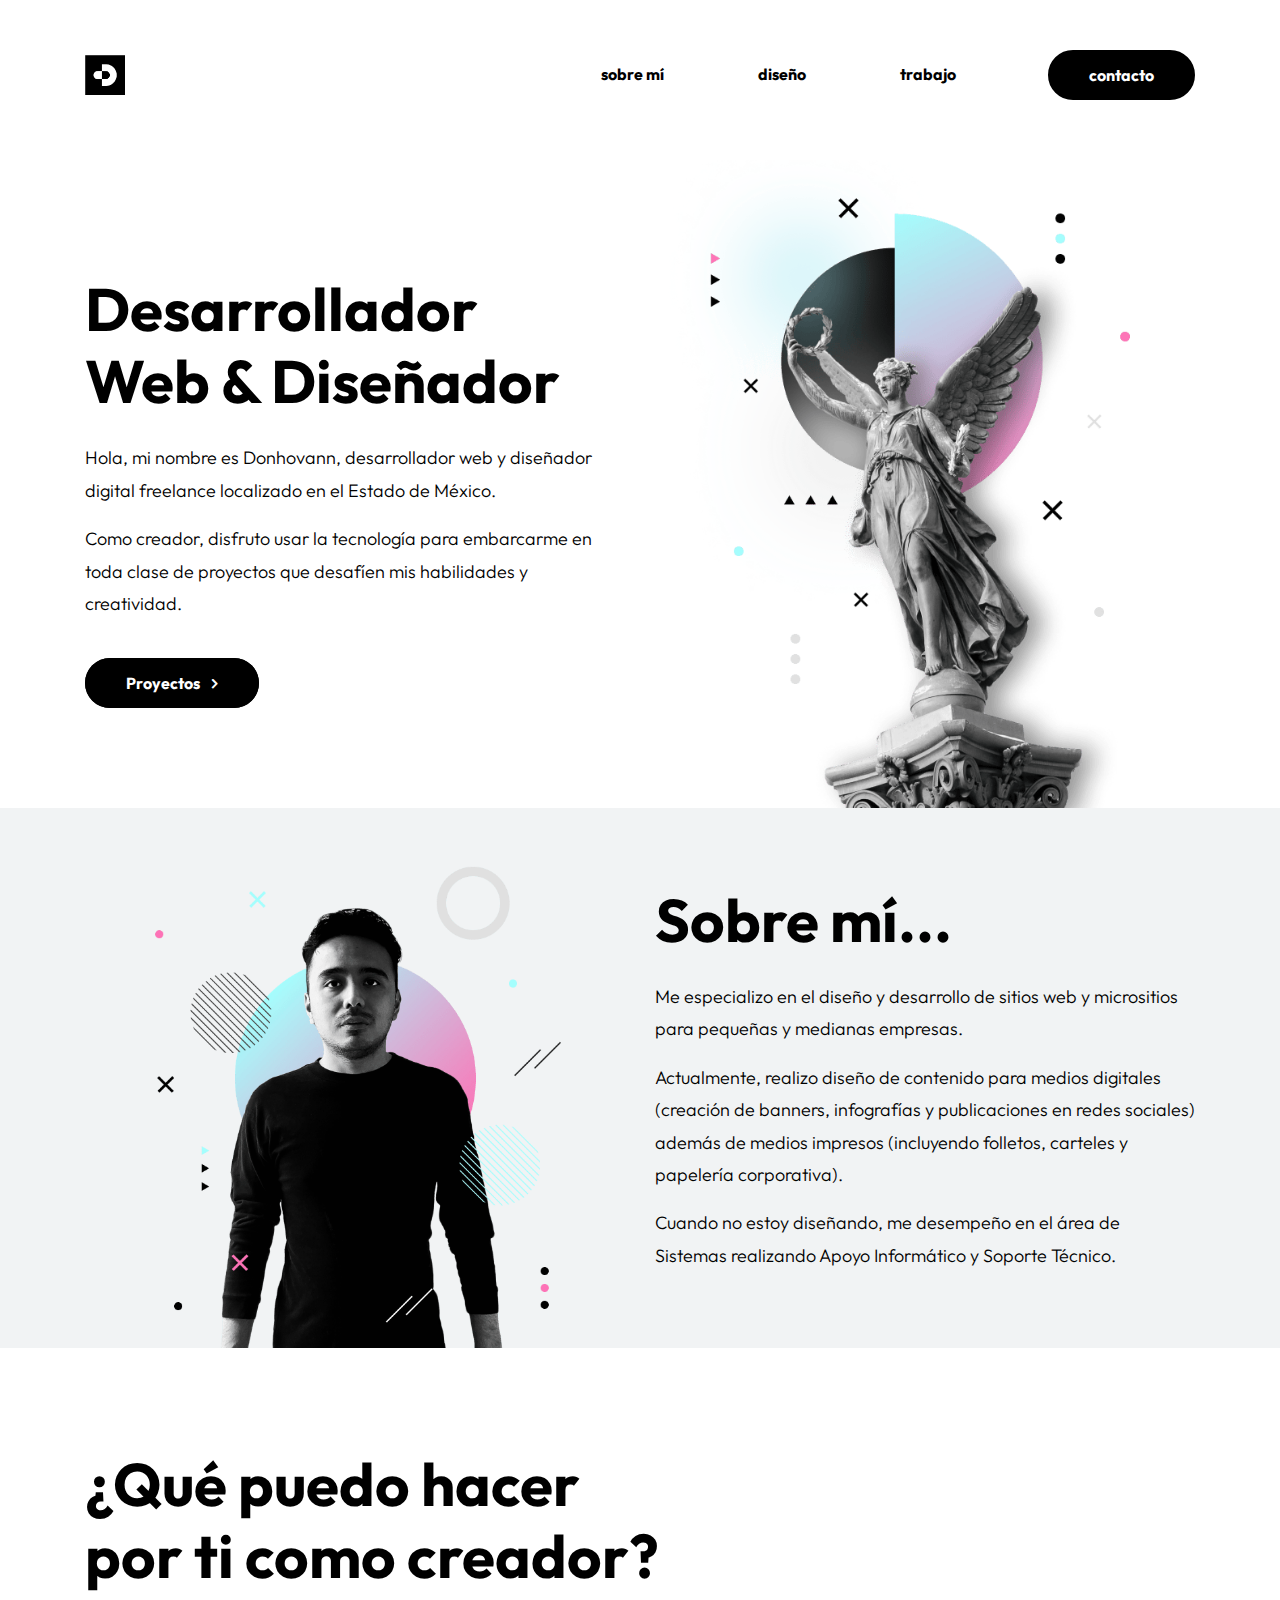
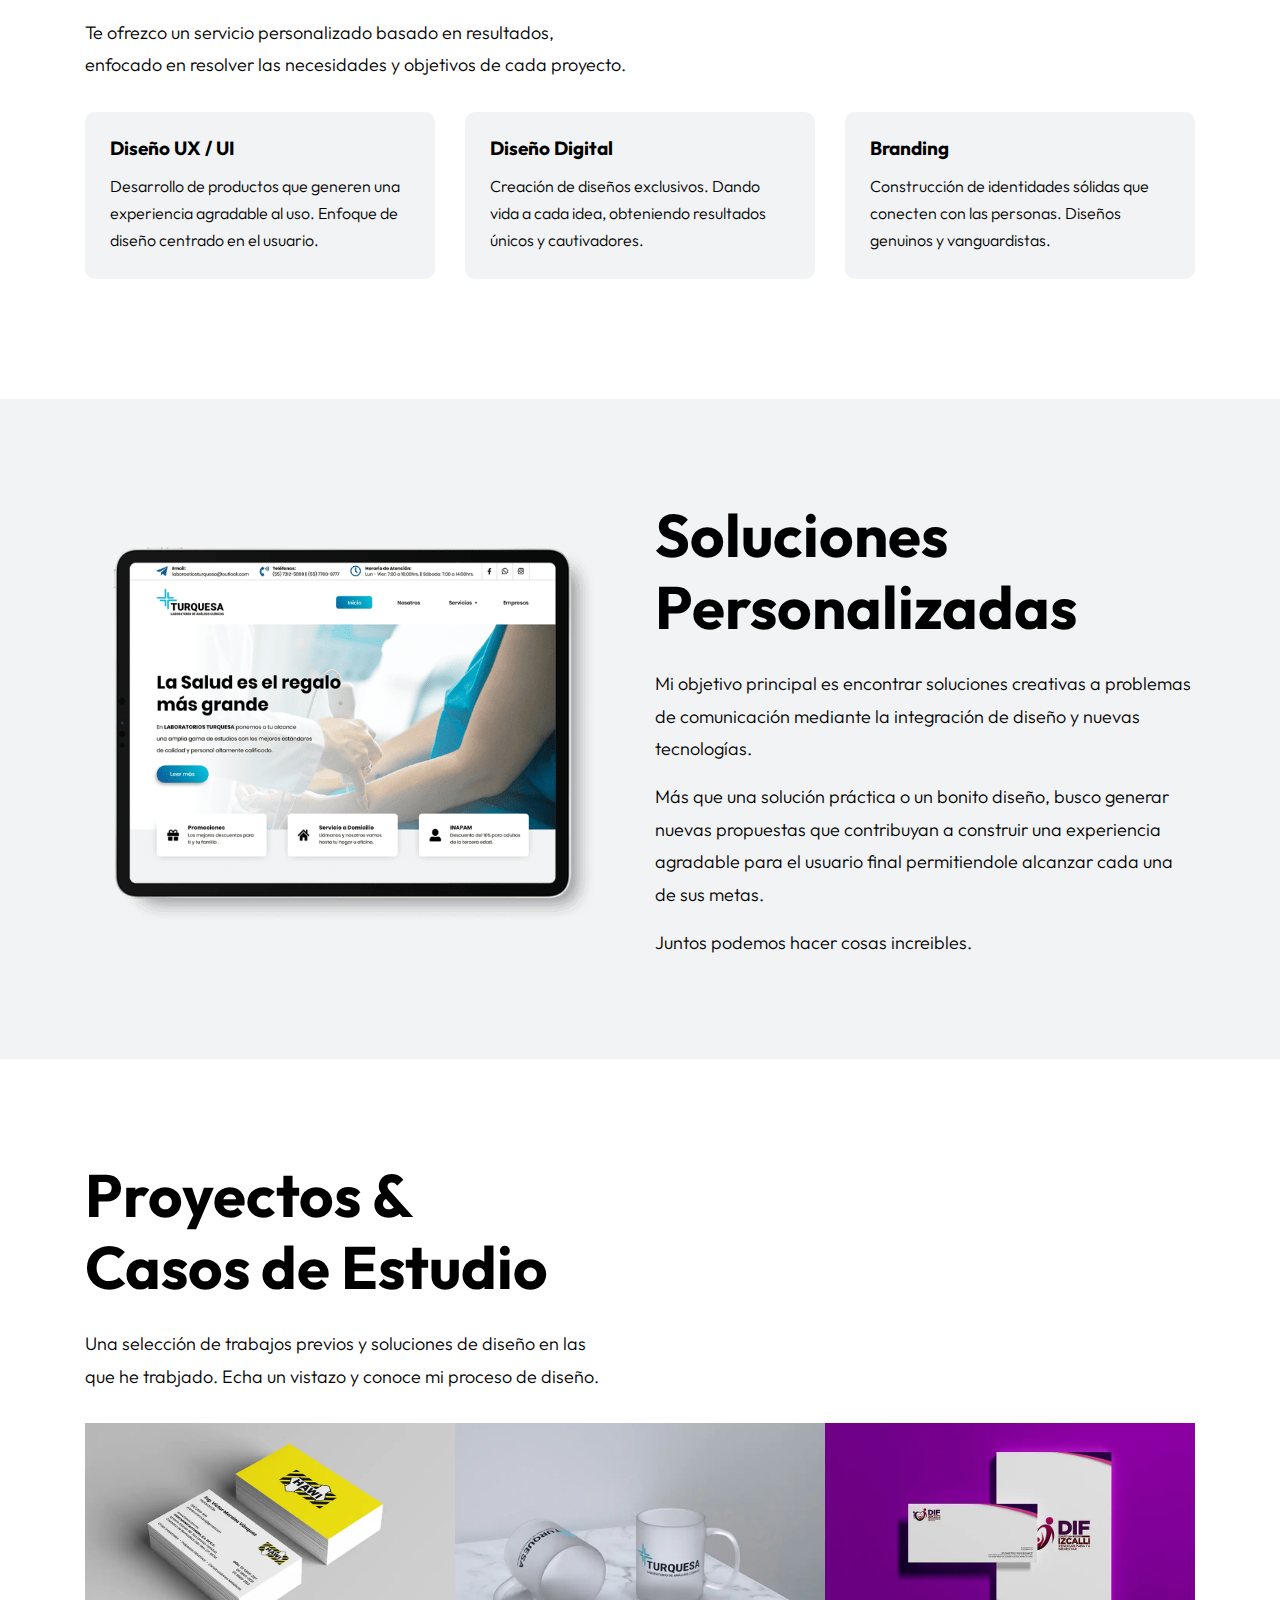
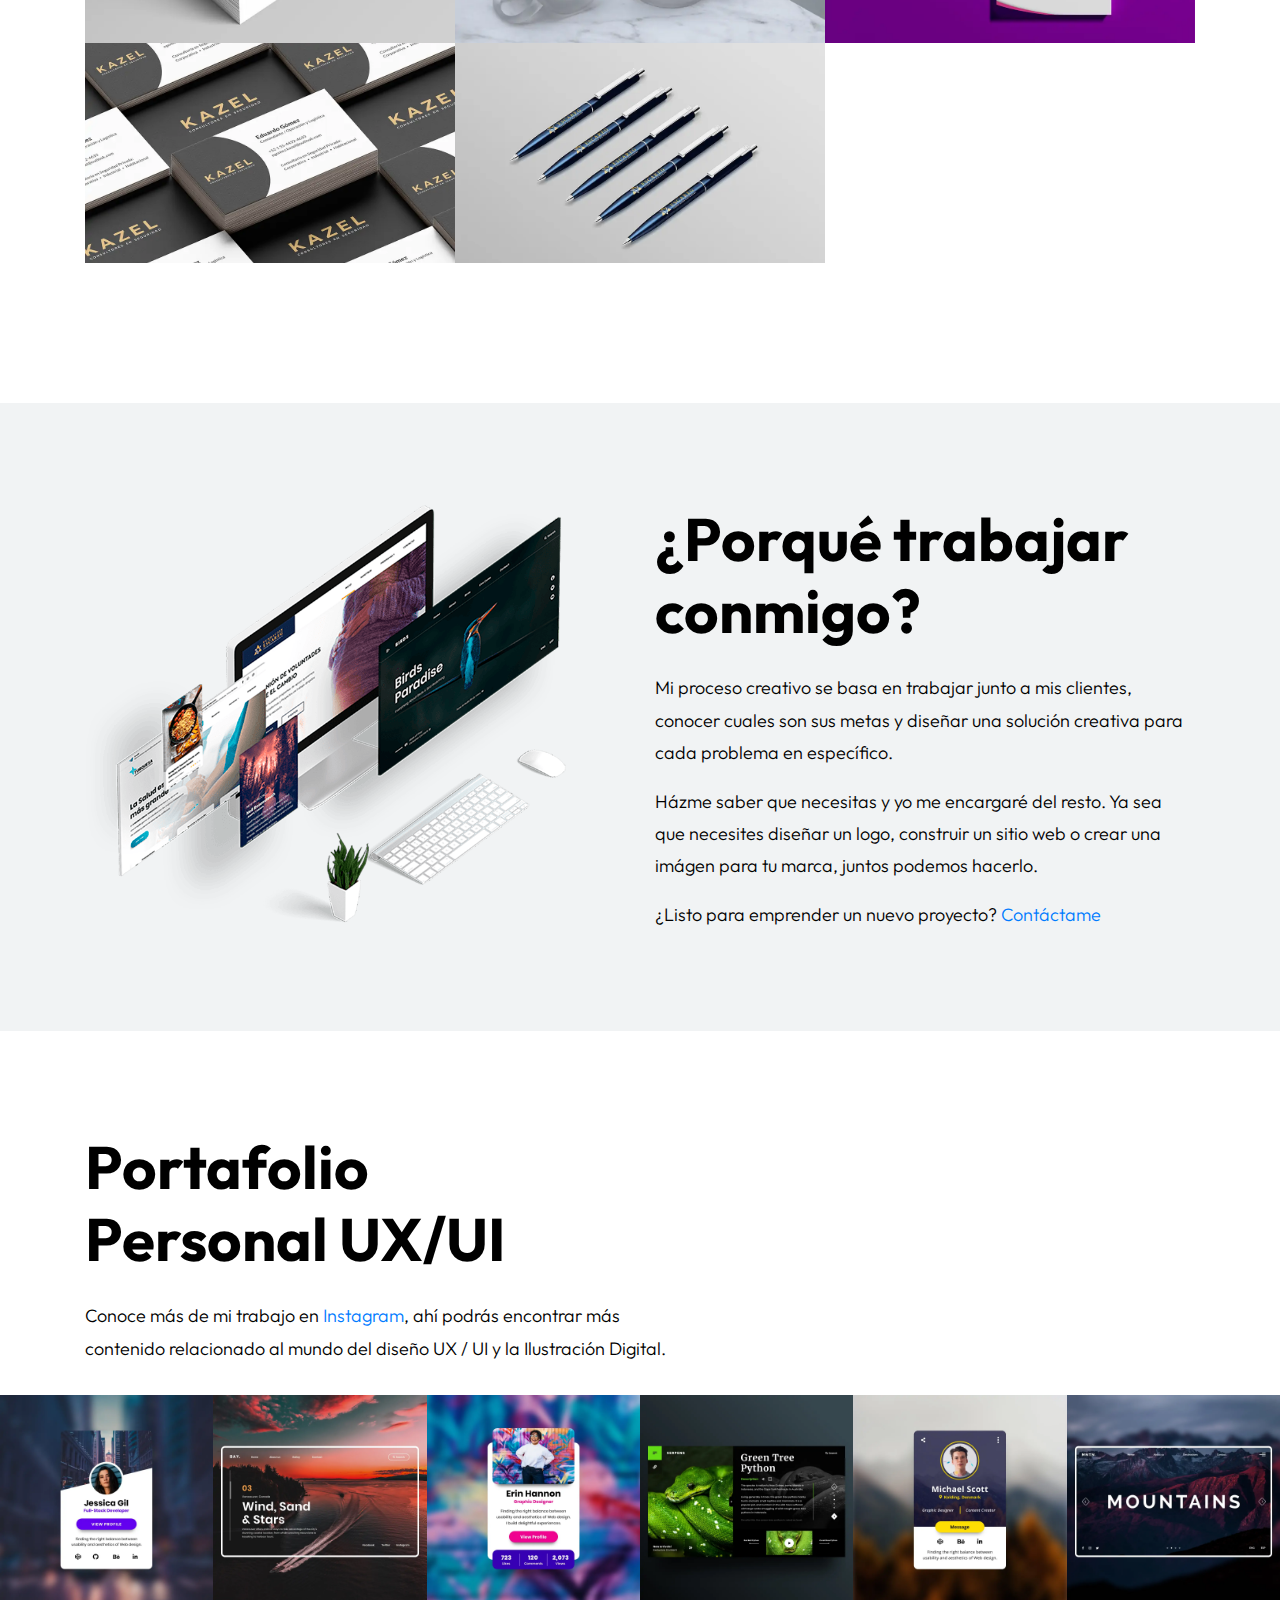
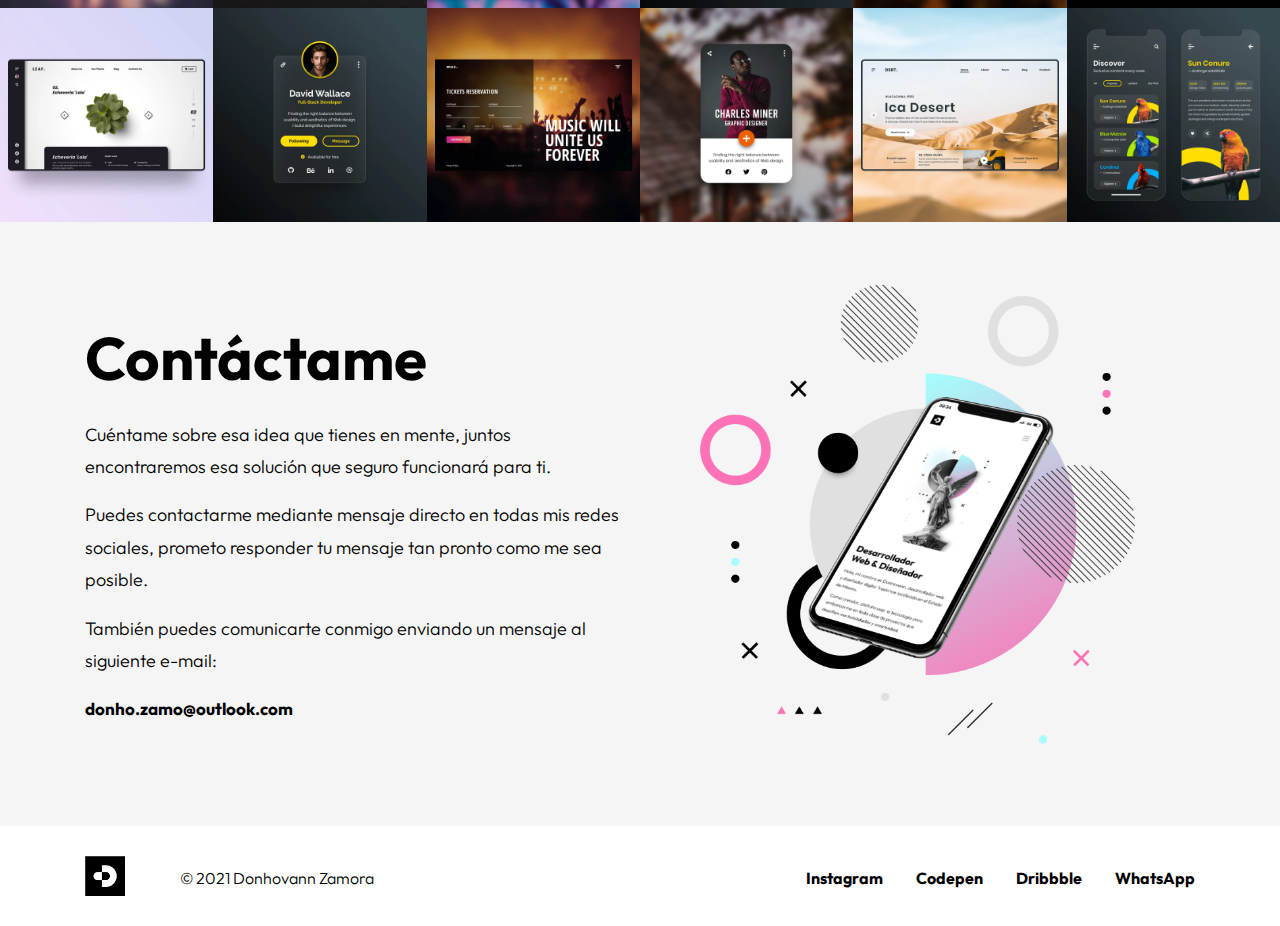
==== index.html @ dbd27ae6 "Add files via upload" ====
<!DOCTYPE html>
<html lang="es">
<head>
  <meta charset="UTF-8">
  <meta http-equiv="X-UA-Compatible" content="IE=edge">
  <meta name="keywords" content="Desarrollo Web, Diseño Digital, Diseño Gráfico, Freelance, Web Design, México"/>
  <meta name="description" content="Donhovann Zamora, desarrollador web y diseñador digital freelance localizado en el Estado de México."/>
  <meta name="viewport" content="width=device-width, initial-scale=1.0, maximum-scale=1.0">
  <meta name="Donhovann Zamora" content="WebDesign">
  <title>Donhovann - Desarrollador Web & Diseñador</title>
  <!--Shortcut Icon-->
  <link rel="shortcut icon" href="img/favicon.png" type="image/x-icon">
  <!--Modernizr JS -->
  <script src="js/modernizr-custom.js"></script>
  <!--Bootstrap CSS-->
  <link rel="stylesheet" type="text/css" href="css/bootstrap.min.css" media="all">
  <!--General Style CSS-->
  <link rel="stylesheet" type="text/css" href="css/style.css" media="all">
  <!--Fonts CSS-->
  <link rel="stylesheet" type="text/css" href="css/font-awesome.min.css" media="all">
</head>
<body>
 
  <!-- Navbar -->
  <nav class="navbar navbar-expand-lg navbar-light bg-light" id="nav">
    <div class="container">
      <a class="navbar-brand logo_h" href="index.html"><img src="img/logo.png" alt="logo" height="40" width="40"/></a>
      <button class="navbar-toggler collapsed" type="button" data-toggle="collapse" data-target="#navbarNav" aria-controls="navbarNav" aria-expanded="false" aria-label="Toggle navigation">
        <span class="navbar-toggler-icon"></span>
        <span class="my-1 mx-2 close"> <i class="fa fa-close"></i></span>
      </button>
      <div class="collapse navbar-collapse text-right" id="navbarNav">
        <ul class="navbar-nav">
          <li class="nav-item" id="empty"><a class="nav-link" href="#aboutme_wrap">sobre mí</a></li>
          <li class="nav-item" id="empty"><a class="nav-link" href="#services_wrap">diseño</a></li>
          <li class="nav-item" id="empty"><a class="nav-link" href="#work_wrap">trabajo</a></li>
          <li class="nav-item nav-ghost"><a class="nav-link" href="#contact_wrap">contacto</a></li>
        </ul>
      </div>
    </div>
  </nav>

  <!-- Hero Banner -->
  <div id="hero-banner">
    <div class="container">
      <div class="row">
        <div class="order-12 col-md-12 order-lg-1 col-lg-6 block-text">
          <div>
            <h1>Desarrollador</br>Web & Diseñador</h1>
            <p>Hola, mi nombre es Donhovann, desarrollador web y diseñador digital freelance localizado en el Estado de México.</p>
            <p>Como creador, disfruto usar la tecnología para embarcarme en toda clase de proyectos que desafíen mis habilidades y creatividad.</p>
            <a id="button-ghost" href="#projects_wrap">Proyectos &nbsp;<i class="fa fa-angle-right"></i></a>
          </div>
        </div>  
        <div class="order-1 col-md-12 order-lg-12 col-lg-6 block-image">
          <img src="img/square.png" alt="" />
        </div>
      </div>
    </div>
  </div>

  <!-- About me -->
  <div id="aboutme_wrap" class="info_text_wrap">
    <div class="container">
      <div class="row">
        <div class="col-lg-6 d-none d-sm-block block-image">
          <img src="img/about.png" alt="" />
        </div>
        <div class="col-lg-6" id="block-text">
          <div>
            <h2>Sobre mí...</h2>
            <p>Me especializo en el diseño y desarrollo de sitios web y micrositios para pequeñas y medianas empresas.</p>
            <p>Actualmente, realizo diseño de contenido para medios digitales (creación de banners, infografías y publicaciones
             en redes sociales) además de medios impresos (incluyendo folletos, carteles y papelería corporativa). </p>
            <p>Cuando no estoy diseñando, me desempeño en el área de Sistemas realizando Apoyo Informático y Soporte Técnico.</p>
          </div>
        </div>
      </div>
    </div>
  </div>

  <!-- Services -->
  <div id="services_wrap">
    <div class="container">
      <div class="main_title">
        <h2>¿Qué puedo hacer</br>por ti como creador?</h2>
        <p>Te ofrezco un servicio personalizado basado en resultados,</br>
          enfocado en resolver las necesidades y objetivos de cada proyecto.</p>
      </div>
      <div class="row">
        <div class="col-md-6 col-lg-4 card-container"> 
          <div class="card-services services01"> 
            <div class="text-wrap">
              <h5>Diseño UX / UI</h5>
              <p>Desarrollo de productos que generen una experiencia agradable al uso. Enfoque de diseño centrado en el usuario.</p>
            </div>  
            <div class="hover-text">
              <h5>Diseño UX / UI</h5>
              <p>Diseño Web • Wireframes • Prototipado • Patrones UI • Interfaz de Usuario • Diseño Conceptual</p>    
            </div>
          </div>
        </div>
        <div class="col-md-6 col-lg-4 card-container"> 
          <div class="card-services services02"> 
            <div class="text-wrap">
              <h5>Diseño Digital</h5>
              <p>Creación de diseños exclusivos. Dando vida a cada idea, obteniendo resultados únicos y cautivadores.</p>
            </div>  
            <div class="hover-text">
              <h5>Diseño Digital</h5>
              <p>Banners • Infografías • Ilustración y Piezas Gráficas • Diseño de contenido para Redes Sociales • Edición </p>    
            </div>
          </div>
        </div>
        <div class="col-md-6 col-lg-4 card-container"> 
          <div class="card-services services03"> 
            <div class="text-wrap">
              <h5>Branding</h5>
              <p>Construcción de identidades sólidas que conecten con las personas. Diseños genuinos y vanguardistas.</p>
            </div>  
            <div class="hover-text">
              <h5>Branding</h5>
              <p>Diseño de Logo • Identidad de Marca • Papelería Corporativa • Sistemas de Diseño • Briefing</p>    
            </div>
          </div>
        </div>
      </div>
    </div>
  </div>

  <!-- Work -->
  <div class="info_text_wrap" id="work_wrap">
    <div class="container">
      <div class="row">
        <div class="col-lg-6  d-none d-sm-block block-image">
          <img src="img/work.png" alt="" />
        </div>
        <div class="col-lg-6" id="block-text">
          <div>
            <h2>Soluciones Personalizadas</h2>
            <p>Mi objetivo principal es encontrar soluciones creativas a problemas de comunicación
                mediante la integración de diseño y nuevas tecnologías.</p>    
            <p>Más que una solución práctica o un bonito diseño, busco generar nuevas propuestas que contribuyan a construir una experiencia
               agradable para el usuario final permitiendole alcanzar cada una de sus metas. </p>
            <p>Juntos podemos hacer cosas increibles.</p>
          </div>
        </div>
      </div>
    </div>
  </div>

  <!-- Portafolio -->
  <section id="projects_wrap">
   	<div class="container">
   	  <div class="main_title">
        <h2>Proyectos &</br>Casos de Estudio</h2>
        <p>Una selección de trabajos previos y soluciones de diseño en las</br>
          que he trabjado. Echa un vistazo y conoce mi proceso de diseño.</p>
      </div>
      <div class="row ccc">
        <div class="col-xs-12 col-sm-6 col-md-4 col-no-margin">
          <div class="card-project hawi">
            <a href="hawi-proyecto.html" class="btn-link" target="">
              <div class="container-text">
                <h4>HAWI Manufacturera<br><span>- Identidad -</span></h4>
              </div>
            </a>
          </div>
        </div>
        <div class="col-xs-12 col-sm-6 col-md-4 col-no-margin">
          <div class="card-project turquesa">
            <a href="turquesa-proyecto.html" class="btn-link" target="">
              <div class="container-text">
                <h4>Laboratorios TURQUESA<br><span>- Identidad -</span></h4>
              </div>
            </a>
          </div>
        </div> 
        <div class="col-xs-12 col-sm-6 col-md-4 col-no-margin">
          <div class="card-project cdc">
            <a href="cdc-proyecto.html" class="btn-link" target="">
              <div class="container-text">
                <h4>CDC Unidad Militar<br><span>- Identidad -</span></h4>
              </div>
            </a>
          </div>
        </div>
        <div class="col-xs-12 col-sm-6 col-md-4 col-no-margin">
          <div class="card-project kazel">
            <a href="" class="btn-link" target="">
            <a href="kazel-proyecto.html" class="btn-link" target="">
              <div class="container-text">
                <h4>KAZEL<br><span>- Identidad -</span></h4>
              </div>
            </a>
          </div>
        </div>
        <div class="col-xs-12 col-sm-6 col-md-4 col-no-margin">
          <div class="card-project escareg">
            <a href="" class="btn-link" target="">
            <a href="escareg-proyecto.html" class="btn-link" target="">
              <div class="container-text">
                <h4>Fundación ESCAREG<br><span>- Identidad -</span></h4>
              </div>
            </a>
          </div>
        </div>
      </div>
    </div>
  </section>

  <!-- Work-Me -->
  <div class="info_text_wrap" id="work_me_wrap">
    <div class="container">
      <div class="row">
        <div class="col-lg-6  d-none d-sm-block block-image">
          <img src="img/work-me.png" alt="" />
        </div>
        <div class="col-lg-6" id="block-text">
          <div>
            <h2>¿Porqué trabajar conmigo?</h2>
            <p>Mi proceso creativo se basa en trabajar junto a mis clientes, conocer cuales son sus metas y diseñar una solución
               creativa para cada problema en específico.</p>
            <p>Házme saber que necesitas y yo me encargaré del resto. Ya sea que necesites diseñar un logo, construir un sitio web o
               crear una imágen para tu marca, juntos podemos hacerlo.</p>
            <p>¿Listo para emprender un nuevo proyecto? <a href="#contact_wrap">Contáctame</a></p>
          </div>
        </div>
      </div>
    </div>
  </div>

  <!-- Instagram Feed -->
  <section id="insta_wrap">
    <div class="container-fluid">
      <div class="row">
        <div class="container">
          <div class="main_title">
            <h2>Portafolio </br> Personal UX/UI</h2>
            <p>Conoce más de mi trabajo en <a href="https://www.instagram.com/donho_zamo/" target="_blank">Instagram</a>, ahí podrás encontrar más</br>
              contenido relacionado al mundo del diseño UX / UI y la Ilustración Digital.</p>
          </div>
        </div>
      </div>
      <div class="row">
        <div class=" col-sm-4 col-md-2 col-6 insta-box">
          <div class="insta_item">
            <img src="img/instagram/image01.webp" alt="alt" style="width:100%" data-toggle="modal" data-target="#ImageModal" onclick="onClick(this)">
          </div>
        </div>
        <div class=" col-sm-4 col-md-2 col-6 insta-box">
          <div class="insta_item">
            <img src="img/instagram/image02.webp" alt="alt" style="width:100%" data-toggle="modal" data-target="#ImageModal" onclick="onClick(this)">
          </div>
        </div>
        <div class=" col-sm-4 col-md-2 col-6 insta-box">
          <div class="insta_item">
            <img src="img/instagram/image03.webp" alt="alt" style="width:100%" data-toggle="modal" data-target="#ImageModal" onclick="onClick(this)">
          </div>
        </div>
        <div class=" col-sm-4 col-md-2 col-6 insta-box">
          <div class="insta_item">
            <img src="img/instagram/image04.webp" alt="alt" style="width:100%" data-toggle="modal" data-target="#ImageModal" onclick="onClick(this)">
          </div>
        </div>
        <div class=" col-sm-4 col-md-2 col-6 insta-box">
          <div class="insta_item">
            <img src="img/instagram/image05.webp" alt="alt" style="width:100%" data-toggle="modal" data-target="#ImageModal" onclick="onClick(this)">
          </div>
        </div>
        <div class=" col-sm-4 col-md-2 col-6 insta-box">
          <div class="insta_item">
            <img src="img/instagram/image06.webp" alt="alt" style="width:100%" data-toggle="modal" data-target="#ImageModal" onclick="onClick(this)">
          </div>
        </div>
        <div class=" col-sm-4 col-md-2 col-6 insta-box">
          <div class="insta_item">
            <img src="img/instagram/image07.webp" alt="alt" style="width:100%" data-toggle="modal" data-target="#ImageModal" onclick="onClick(this)">
          </div>
        </div>
        <div class=" col-sm-4 col-md-2 col-6 insta-box">
          <div class="insta_item">
            <img src="img/instagram/image08.webp" alt="alt" style="width:100%" data-toggle="modal" data-target="#ImageModal" onclick="onClick(this)">
          </div>
        </div>
        <div class=" col-sm-4 col-md-2 col-6 insta-box">
          <div class="insta_item">
            <img src="img/instagram/image09.webp" alt="alt" style="width:100%" data-toggle="modal" data-target="#ImageModal" onclick="onClick(this)">
          </div>
        </div>
        <div class=" col-sm-4 col-md-2 col-6 insta-box">
          <div class="insta_item">
            <img src="img/instagram/image10.webp" alt="alt" style="width:100%" data-toggle="modal" data-target="#ImageModal" onclick="onClick(this)">
          </div>
        </div>
        <div class=" col-sm-4 col-md-2 col-6 insta-box">
          <div class="insta_item">
            <img src="img/instagram/image11.webp" alt="alt" style="width:100%" data-toggle="modal" data-target="#ImageModal" onclick="onClick(this)">
          </div>
        </div>
        <div class=" col-sm-4 col-md-2 col-6 insta-box">
          <div class="insta_item">
            <img src="img/instagram/image12.webp" alt="alt" style="width:100%" data-toggle="modal" data-target="#ImageModal" onclick="onClick(this)">
          </div>
        </div>
      </div>
    </div>
  </section>

  <!-- Modal -->
  <div class="modal fade" id="ImageModal" role="dialog" aria-labelledby="exampleModalLabel" aria-hidden="true" onclick="this.style.display='none'">
    <div class="modal-dialog modal-dialog-centered" role="document">
      <div class="modal-content">
        <div class="modal-body">
          <img id="img" style="max-width:100%">
        </div>
      </div>
    </div>
  </div>

  <!-- Contact -->
  <div id="contact_wrap">
    <div class="container">
      <div class="row">
        <div class="col-lg-6" id="contact_text">
          <h2>Contáctame</h2>
          <p>Cuéntame sobre esa idea que tienes en mente, juntos encontraremos esa solución que seguro funcionará para ti.</p>
          <p>Puedes contactarme mediante mensaje directo en todas mis redes sociales,
             prometo responder tu mensaje tan pronto como me sea posible.</p>
          <p>También puedes comunicarte conmigo enviando un mensaje al siguiente e-mail:</p>
          <p class="envelope">donho.zamo@outlook.com</p>
        </div>  
        <div class="order-1 col-md-12 order-md-12 col-lg-6 block-image">
          <img src="img/square02.png" alt="" />
        </div>
      </div>
    </div>
  </div>

  <!--Footer Trip -->
  <div id="footer-strip">
    <div class="container">
      <div class="row center02">
        <div class="col-12 col-lg-1 left">
          <a class="logo_h02" href="#nav"><img src="img/logo.png" alt="logo" height="40" width="40"/></a>
        </div>
        <div class="col-12 col-lg-6 center">
          <p>© 2021 Donhovann Zamora</p>
        </div>
        <div class="col-12 col-md-12 col-lg-5 right">
          <ul class="social-letter">
            <li id=""><a href="https://www.instagram.com/donho_zamo/" target="_blank">Instagram</a></li>
            <li id=""><a href="https://codepen.io/donho_zamo" target="_blank">Codepen</a></li>
            <li id=""><a href="https://dribbble.com/donho_zamo" target="_blank">Dribbble</a></li>
            <li id=""><a href="https://api.whatsapp.com/send?phone=5215575532585">WhatsApp</a></li>
          </ul>
        </div>
      </div>
    </div>
  </div>

  <!--Jquery v3.5.1-->
  <script src="js/jquery-3.5.1.min.js"></script>
  <!--Bootstrap-->
	<script src="js/bootstrap.min.js"></script>
  <!--Main Scripts & Plugins-->
  <script> 
    function onClick(element) {
    document.getElementById("img").src = element.src;
    document.getElementById("modal").style.display = "block"; }
  </script>
</body>
</html>
---- css/style.css ----
@import url('https://fonts.googleapis.com/css2?family=Poppins:ital,wght@0,100;0,200;0,300;0,400;0,500;0,600;0,700;0,800;0,900;1,100;1,200;1,300;1,400;1,500;1,600;1,700;1,800;1,900&display=swap');

@import url('https://fonts.googleapis.com/css2?family=Outfit:wght@100;200;300;400;500;600;700;800;900&display=swap');

/*----------Main Style----------*/
html {
  scroll-behavior: smooth;
}
body {
  /*font-family: 'Poppins', sans-serif !important;*/
  font-family: 'Outfit', sans-serif !important;
  color: #000;
  font-display: swap;
}
h1 {
  /*font-size: 56px;
  font-weight: 700;
  margin-top: 0px;
  margin-bottom: 25px;
  font-size: 57px;*/
  font-size: 60px;
  font-weight: 700;
  margin-top: 0px;
  margin-bottom: 25px;
  line-height: 72px;
}
h2 {
  /*font-size: 56px;
  font-weight: 700;
  margin-top: 0px;
  margin-bottom: 30px;*/
  font-size: 60px;
  font-weight: 700;
  margin-top: 0px;
  margin-bottom: 25px;
  line-height: 72px;
  
}
h3 {
  font-size: 44px;
  font-weight: 700;
  line-height: 54px;
  margin-top: 0px;
  margin-bottom: 18px;
}
h4 {
  font-size: 32px;
  font-weight: 700;
  line-height: 41px;
  margin-top: 0px;
  margin-bottom: 6px;
}
h5 {
  /*font-size: 18px;
  font-weight: 700;
  line-height: 26px;
  margin-bottom: 9px; 
  margin-top: 0px;*/
  font-size: 19px;
  font-weight: 700;
  line-height: auto;/*34.2px*/
  margin-bottom: 13px; 
  margin-top: 0px;
}
p {
  /*font-size: 16px;
  font-weight: 400;
  line-height: 32px;*/
  /*font-size: 19px;
  font-weight: 300;
  line-height: 34.2px;*/
  font-size: 18px;
  font-weight: 300;
  line-height: 32.4px;
}
a {
  /*  font-size: 16px;*/
  font-size: 18px;/*19px*/
}
#button-ghost {
  -webkit-transition:all 0.25s ease-in; 
  -moz-transition:all 0.25s ease-in; 
  -o-transition:all 0.25s ease-in;
  -ms-transition:all 0.25s ease-in; 
  transition: all 0.25s ease-in;
  border: 3px solid #000000;
  border-radius: 40px;
  padding: 12px 38px !important; 
  background-color: #000000;
  font-weight: 700;
  color: #ffffff;
  font-size: 16px;
}
#button-ghost i {
  font-size: 16px;
  padding-left: 6px;
  font-weight: 700;
}
#button-ghost:hover {
  -webkit-transition:all 0.25s ease-in; 
  -moz-transition:all 0.25s ease-in; 
  -o-transition:all 0.25s ease-in;
  -ms-transition:all 0.25s ease-in; 
  transition: all 0.25s ease-in;
  border: 3px solid #000000;
  background-color: #FFFFFF !important;
  color: #000000 !important;
  text-decoration: none;
}
#button-ghost:hover i{
  font-size: 16px;
  font-weight: 700;
}
.block-text p:last-of-type{
  margin-bottom: 50px;
}
/*---------------------- Navbar ----------------------*/
.navbar {
  background-color: #FFFFFF !important;
  padding: 50px 0;
}
.navbar-nav { 
  margin-left: auto; 
} 
.navbar .nav-item {
  /*margin: 0 27px ;*/
  margin: 0 15px;
  border-radius: 10px;
  -webkit-transition:all 0.25s ease-in; 
  -moz-transition:all 0.25s ease-in; 
  -o-transition:all 0.25s ease-in;
  -ms-transition:all 0.25s ease-in; 
  transition: all 0.25s ease-in;
  border: 2px solid transparent;
  color: #000000;
}
.navbar .nav-item:hover,
.navbar .nav-item:active,
.navbar .nav-item:focus {
  background-color: #f1f3f4 !important;
}
/*.navbar .nav-item a {
  padding: 12px 18px !important;
}*/
.navbar #empty a{
  color: #000000;
  /*padding: 12px 18px !important;*/
  padding: 10px 30px !important;
}
.navbar .nav-item:last-child a{
  color: #ffffff;
}
.navbar .nav-item:last-child:hover a{
  color: #000000;
}
.navbar .nav-ghost {
  -webkit-transition:all 0.25s ease-in; 
  -moz-transition:all 0.25s ease-in; 
  -o-transition:all 0.25s ease-in;
  -ms-transition:all 0.25s ease-in; 
  transition: all 0.25s ease-in;
  border: 3px solid #000000;
  border-radius: 40px;
  background-color: #000000 !important;
  margin-left: 45px;
}
.navbar .nav-ghost a {
  -webkit-transition:all 0.25s ease-in; 
  -moz-transition:all 0.25s ease-in; 
  -o-transition:all 0.25s ease-in;
  -ms-transition:all 0.25s ease-in; 
  transition: all 0.25s ease-in;
  padding: 10px 38px !important; 
}
.navbar .nav-ghost:hover,
.navbar .nav-ghost:active,
.navbar .nav-ghost:focus {
  /*border: 2px solid #ffff00;/*#01ccff;
  background-color: #ffffff !important;*/
  
  border: 3px solid #000000;/*#01ccff;*/
  background-color: #ffffff !important;
}
.navbar .nav-item:last-child {
  margin-right: 0px; 
}
.navbar .nav-item a { 
  /*font-size: 15px;
  color: #000000 !important;
  font-weight: 700;*/
  font-size: 16px;
  font-weight: 700;
  /*color: #000000 !important;*/
  color: #000000;

} 
/*.logo_h img {
  max-width: 40px;
  margin-left: 0px;
  left: 0;
}*/
.navbar-brand {
  margin-left: 0px;
  padding-left: 0px;
  left: 0;
}
.navbar-toggler>.close {
  display:inline;
}
.close i {
  font-size: 25px;
} 
.navbar-toggler.collapsed>.close, .navbar-toggler:not(.collapsed)>.navbar-toggler-icon {
  display:none;
}
.navbar-toggler,
.navbar-toggler:focus,
.navbar-toggler:active,
.navbar-toggler:hover {
  border: none !important;
  text-decoration: none !important;
  outline: none !important;
  padding-right: 0px;
  margin-right: 0px;
}
/*---------------------- Hero Banner ----------------------*/
#hero-banner {
  background-color: #FFFFFF;
  padding: 10px 0 0 0;
}
.social-letter {
  padding: 10px 0 0 0;
}
.social-letter li {
  list-style: none;
  display: inline-block;
  margin: 0px 15px;
}
.social-letter li:first-child {
  margin-left: 2px; 
}
.social-letter li a {
  text-decoration: none;
  font-weight: 700;
  color: #000000;
  -webkit-transition:all 0.15s ease-in; 
  -moz-transition:all 0.15s ease-in; 
  -o-transition:all 0.15s ease-in;
  -ms-transition:all 0.15s ease-in; 
  transition: all 0.15s ease-in; 
}
.social-letter li a:hover,
.social-letter li a:focus,
.social-letter li a:active {
  opacity: 0.6;
}

#hero-banner .block-text {
  display: flex;
  align-items: center;
}/*
#hero-banner .block-image { 
  display: flex;
  align-items: center;
  justify-content: center;
  overflow: hidden;
}
#hero-banner .block-image img {
  width: 150%;
  height: auto;
}*/
#hero-banner .block-image { 
  display: flex;
  align-items: center;
  justify-content: center;
  overflow: hidden;
}
#hero-banner .block-image img {
  width: 120%;
  height: auto;
}

/*---------------------- About me ----------------------*/
.info_text_wrap {
  background-color: #f1f3f4;
}
.info_text_wrap .block-image { 
  display: flex;
  align-items: center;
  justify-content: center;
  /*padding: 0 40px 0 0;*/
  overflow: hidden;
}
.info_text_wrap .block-image img {
  width: 100%;
  height: auto;
}
.info_text_wrap #block-text {
  display: flex;
  align-items: center;
}
.info_text_wrap p:last-child {
  margin-bottom: 0px;
  padding-bottom: 0px;
}
#work_wrap, #work_me_wrap {
  padding: 100px 0;
}
#work_wrap .block-image img{
  max-width: 95%;
  height: auto;
}
#work_me_wrap .block-image img{
  max-width: 90%;
  height: auto;
}
/*---------------------- Services ----------------------*/
#services_wrap {
  padding: 100px 0;
  text-align: left; 
}
#services_wrap .main_title {
  max-width: 600px; /*550px*/
  padding-bottom: 30px;
}
.card-services { 
  margin-bottom: 20px;
  margin-top: 0px;
  border-radius: 10px;
  text-align: left; 
  display: block;
  padding: 25px 25px;
  background-color: #f1f3f4;
} 
.card-services .text-wrap {
  display: block;
  width: 100%;
}
.card-services .text-wrap p,.hover-text p {
  /*font-size: 14px;
  line-height: 27px;
  margin-bottom: 0px;
  margin-top: 0px;*/
  font-size: 16px;
  line-height: 27.2px;
  margin-bottom: 0px;
  margin-top: 0px;
}
/************************************/
#services_wrap .card-services .hover-text {
  opacity: 1;
  display: none;
  position: absolute;
  margin-top: -200px !important;
}
#services_wrap .card-services:hover .hover-text {
  background-color: #212121;
  opacity: 1;
  display: contents;
}
#services_wrap .card-services:hover .text-wrap {
  display: none;
}
#services_wrap .services01:hover {
  background-color: #A4FEFD;/*#FFDEF4;*/ /*#FFFF00*/
  cursor: context-menu;
}
#services_wrap .services02:hover {
  background-color: #A4FEFD;/*#E8DDFF;*/
  cursor: context-menu;
}
#services_wrap .services03:hover {
  background-color: #A4FEFD;/*#DEF9FF;*/
  cursor: context-menu;
}
/*---------------------- Projects ----------------------*/
.col-no-margin {
  margin-left: 0;
  margin-right: 0;
  padding-left: 0;
  padding-right: 0;
}
.ccc {
  padding-left: 15px;
  padding-right: 15px;
}
#projects_wrap {
  padding: 100px 0 140px 0;
  text-align: left;
}
#projects_wrap .main_title {
  text-align: left;
  padding-bottom: 30px;
}
.block-container {
  overflow: hidden !important;
}
.card-project {
  text-align: left;
  /*background-color: #f8f9f9;*/
  background-color: #f1f3f4;
  height: 220px;

  background-repeat: no-repeat, repeat;
  background-size: cover;
  background-position: center;
  overflow: hidden !important;
}
.turquesa {
  background-image: url("../img/projects/preview-turquesa.webp");
}
.hawi {
  background-image: url("../img/projects/preview-hawi.webp");
}
.escareg {
  background-image: url("../img/projects/preview-escareg.webp");
}
.cdc {
  background-image: url("../img/projects/preview-cdc.webp");
}
.kazel {
  background-image: url("../img/projects/preview-kazel.webp");
}
.card-project .tag {
  font-size: 14px;
  text-transform: uppercase;
  line-height: 29px;
  font-weight: 600;
  margin-top: 0px;
  margin-bottom: 10px;
}
.card-project .tag-number {
  font-size: 40px;
  line-height: 29px;
  font-weight: 700;
}
.card-project .tag-number span{
  font-size: 24px;
  font-weight: 600;
  color: #c4c4c4;
}
#projects_wrap a {
  color: #000000;
}
#projects_wrap a:hover {
  text-decoration: none;
  color: #000000;
}
#projects_wrap .card-project a .container-text {
  -webkit-transition:all 0.2s ease-in; 
  -moz-transition:all 0.2s ease-in; 
  -o-transition:all 0.2s ease-in;
  -ms-transition:all 0.2s ease-in; 
  transition: all 0.2s ease-in; 
  position: relative;
  min-height: 220px;
  background-color: rgba(0, 0, 0, 0.1 );
  opacity: 0;

  color: #ffffff;
  text-align: center;

  margin-top: -250px;
}
#projects_wrap .card-project:hover a .container-text {
  background-color: #212121;
  opacity: 1;
  margin-top: 0px;
}
#projects_wrap .card-project a .container-text  p {
  font-size: 14px;
  line-height: 29px;
  margin-bottom: 0px;
  margin-top: 0px;

  position: absolute;
  top: 50px;
  bottom: 0;
  left: 0;
  right: 0;
  height: max-content;
  margin: auto;
}
#projects_wrap .card-project a .container-text  h4 {
  position: absolute;
  top: 0;
  bottom: 0;
  left: 0;
  right: 0;
  height: max-content;
  margin: auto;
  
  font-size: 20px;
  line-height: 26px;
  font-weight: 600;
  text-transform: uppercase;
}
#projects_wrap .card-project a .container-text  h4 span {
  font-size: 16px;
  font-weight: 500;
  text-transform: capitalize;
}
/*---------------------- Project Singular Page ----------------------*/
#project-container {
  padding-top: 80px;
  margin-top: 10px;
  background-color: #ffffff;
}
#project-container img {
  width: 100%;
}
#project-text {
  display: flex;
  align-items: center;
}
#project-text span {
  font-weight: 700;
}
.text-container {
  padding: 0 30px;
}
#project-text p:last-child {
  margin-bottom: 0px;
}
.project-block-image { 
  overflow: hidden !important;
  margin-left: 0px;
  padding-left: 0px;
}
.project-block-image img {
  margin: auto;
  width: 100%;
  height: auto;
  top: 0; left: 0; bottom: 0; right: 0;
}
/*---------------------- Instagram ----------------------*/
#insta_wrap {
  background-color: #ffffff;
  padding: 100px 0 0 0;
  text-align: left;
  display: flex;
  align-items: center;
  justify-content: left;
  color: #000000;
}
.main_title {
  display: inline-block;
  padding-bottom: 30px;
}
.main_title p {
  margin-top: 0px;
  margin-bottom: 0px;
}
.insta_item {
  overflow: hidden;
  padding: 0;
  max-height: 300px;
  margin: 0;
}
.insta_item img { 
  -webkit-transition:all 0.15s ease-in; 
  -moz-transition:all 0.15s ease-in; 
  -o-transition:all 0.15s ease-in;
  -ms-transition:all 0.15s ease-in; 
  transition: all 0.15s ease-in; 
  overflow: hidden;
  width: 100%;
}
.insta_item img:hover { 
  opacity: 0.8;
  cursor: pointer;
}
.insta_wrap .btn-container {
  max-height: 45px;
  margin-top: 20px;
  padding: 10px 0;
}
.insta-box {
  padding: 0px;
  overflow: hidden;
}
/*---------------------- Contact ----------------------*/
.envelope {
  font-size: 17px;
  font-weight: 700;
  margin-bottom: 0px;
  padding-bottom: 0px;
}
#contact_wrap {
  background-color: #f5f5f5;
}
#contact_text {
  padding-top: 100px;
  padding-bottom: 100px;
}
#contact_wrap #contact_img {
  width: 100%;
  height: auto;
}

#contact_wrap .block-image { 
  display: flex;
  align-items: center;
  justify-content: center;
  overflow: hidden;
}
#contact_wrap .block-image img {
  /*width: 90%;*/
  width: 100%;
  height: auto;
  /*padding-left: 20px;*/
}
/*---------------------- Footer Strip ----------------------*/
#footer-strip {
  padding: 30px 0;
  background-color: #ffffff;
}
#footer-strip p {
  /*font-size: 14px;
  padding: 0;
  margin: 0;
  margin-top: 10px;*/
  font-size: 16px;
  /*line-height: 27.2px;*/
  margin-bottom: 0px;
  margin-top: 6px;
}
#footer-strip a {
  font-size: 16px;
  font-weight: 700;
}
.center .center02 {
  display: flex;
  align-items: center;
}
.right {
  text-align: right !important;
}
.right .social-letter {
  list-style-type: none;
  margin: 0;
  padding: 0;
}
.right .social-letter li {
  display: inline-block;
  padding: 0;
  margin-top: 10px;
}
.right .social-letter li:last-child {
  margin-right: 0px !important; 
  padding-right: 0px !important; 
}
/*.logo_h02 {
  margin-left: 0px !important;
}
.logo_h02 img {
  max-width: 40px;
  margin-left: 0px;
  left: 0;
}*/
/*------------------------------------------*/
/*-------- MEDIA QUERIES RESPONSIVE --------*/
/*------------------------------------------*/
@media (min-width: 320px) and (max-width: 767px) { /*320-479 & 480-599 & 600-767*/
  .container {
    padding-left: 25px;
    padding-right: 25px;
  }
  .navbar {
    margin-left: 10px;
    margin-right: 10px;
  }
  h1 {
    font-size: 34px;
    font-weight: 700;
    margin-top: 0px;
    margin-bottom: 20px;
    line-height: 41px;
  }
  h2 {
    font-size: 34px;
    font-weight: 700;
    margin-top: 0px;
    margin-bottom: 20px;
    line-height: 41px;
  }
  h3 {
    font-size: 28px;
    font-weight: 700;
    line-height: 38px;
    margin-top: 0px;
    margin-bottom: 18px;
  }
  h4 {
    font-size: 26px;
    font-weight: 700;
    line-height: 36px;
    margin-top: 0px;
    margin-bottom: 6px;
  }
  h5 {
    font-size: 21px;
    font-weight: 700;
    line-height: 24px;
    padding-left: 2px;
    margin-bottom: 8px;
  }
  p {
    font-size: 17px;/*15px;*/
    font-weight: 300;
    line-height: 30.6px;/*30px; */
    padding-left: 0px;
  }
  a {
    /*font-size: 14px;*/
    font-size: 17px;/*15px;*/
    font-weight: 300;
    line-height: 30.6px;/*30px; */
  }
  .btn-link {
    text-align: center;
    margin: auto;
    display: block;
    font-size: 15px;
  }
  /*---------------------- Navbar ----------------------*/
  .navbar {
    background-color: #FFFFFF !important;
    padding: 25px 0px 0px 0px;
  }
  .navbar-nav { 
    margin-top: 25px;
    margin-left: auto; 
    width: 100%;
  } 
  .logo_h {
    margin-left: 18px !important;
  }
  .navbar-toggler {
    margin-right: 18px !important;
  }
  .navbar-toggler,
  .navbar-toggler:focus,
  .navbar-toggler:active,
  .navbar-toggler:hover {
    border: none !important;
    text-decoration: none !important;
    outline: none !important;
    padding-right: 0px;
    margin-right: 0px;
  }
  .navbar .nav-item {
    -webkit-transition:all 0.25s ease-in; 
    -moz-transition:all 0.25s ease-in; 
    -o-transition:all 0.25s ease-in;
    -ms-transition:all 0.25s ease-in; 
    transition: all 0.25s ease-in;
    width: 100%;
    text-align: center;
    left: 0;
    margin-left: 0;
    padding-left: 0;
    margin: 2px 0;
    padding: 13px 0;
    border-radius: 0px;
  }
  .navbar .nav-item:hover,
  .navbar .nav-item:active,
  .navbar .nav-item:focus {
    background-color:#f1f3f4 !important;
  }
  .navbar .nav-item:last-child {
    margin-right: 0px; 
  }
  .navbar .nav-item a { 
    font-size: 17px;
    font-weight: 600;
    color: #000000 !important;
  } 
  .logo_h img {
    max-width: 40px;
    margin-left: 0px;
    left: 0;
  }
  .navbar-brand {
    margin-left: 0px;
    padding-left: 0px;
    left: 0;
  }
  .close i {
    font-size: 28px;    
  } 
  .navbar .nav-item a {
  padding: 10px 20px !important;
  }
  .navbar .nav-active {
    border: 2px solid transparent;
    border-radius: 0px;
  }
  .navbar .nav-active:hover,
  .navbar .nav-active:active,
  .navbar .nav-active:focus {
    border: 2px solid transparent;
    background-color: #f1f3f4 !important;
  }


  .navbar .nav-ghost {
    border: none;
    background-color: transparent !important;
  }
  .navbar .nav-ghost:hover {
    border: none;
    background-color: #f1f3f4 !important;
  }
  /*---------------------- Hero Banner --------------------*/
  #hero-banner {
    padding: 55px 0 95px 0;
  }
  .social-letter li {
    margin: 0px 10px;
  }
  /*---------------------- About me --------------------*/
  #aboutme_wrap {
    padding: 80px 0;
  }
  /*---------------------- Services --------------------*/
  #services_wrap {
    padding: 80px 0;
  }
  /*---------------------- Work --------------------*/
  .block-image { 
    display: flex;
    align-items: center;
    justify-content: center;
    padding: 0 0 50px 0;
    
    padding-left: 0 !important;
    padding-right: 0 !important;
    margin-left: 0 !important;
    margin-right: 0 !important;
    overflow: hidden;
  }
  .block-image img {
    width: 90%;
    height: auto;
    overflow: hidden;

    padding-left: 0 !important;
    padding-right: 0 !important;
    margin-left: 0 !important;
    margin-right: 0 !important;
  }
  /*---------------------- Projects --------------------*/
  #projects_wrap {
    padding: 80px 0 0 0;
    text-align: left;
  }
  .card-project {
    width: 100%;
    height: 250px  !important;
  }
  #projects_wrap .card-project a .container-text  h3 {
    height: 40%;
  }
  #projects_wrap .col-no-margin {
    width: 100% !important;
  }
  #projects_wrap .hawi {
    width: 100% !important;
    margin-left: 0;
    padding-left: 0;
    margin-right: 0;
    padding-right: 0;
  }
  #projects_wrap .main_title {
    padding: 0 25px 30px 25px;
  }
  #projects_wrap .card-project {
    overflow: hidden !important;
    margin-left: 0;
    padding-left: 0;
    margin-right: 0;
    padding-right: 0;
  }
  #projects_wrap .card-project a .container-text {
    min-height: 250px;
    margin-top: -250px;
  }
  #projects_wrap .card-project:hover a .container-text {
    opacity: 1;
    margin-top: 0px;
  }
  .ccc {
    padding-left: 0 !important;
    padding-right: 0 !important;
    margin-left: 0 !important;
    margin-right: 0 !important;
  }
    /**/
  #projects_wrap .container {
    padding-left: 0;
    margin-left: 0;
    padding-right: 0;
    margin-right: 0;
  }
  #projects_wrap #project-text {
    margin-bottom: 90px;
  }
  #projects_wrap .block-image {
    padding-left: 0;
    margin-left: 0;
    padding-right: 0;
    margin-right: 0;
  }
  #projects_wrap .image-container {
    padding-left: 0;
    margin-left: 0;
    padding-right: 0;
    margin-right: 0;
  }
  /*---------------------- Projects Single Page --------------------*/
  .text-container {
    padding: 0 15px;
  }
  #project-container .container {
    padding-left: 0;
    margin-left: 0;
    padding-right: 0;
    margin-right: 0;
  }
  #project-container #project-text {
    margin-bottom: 90px;
  }
  #project-container .project-block-image {
    padding-left: 0;
    margin-left: 0;
    padding-right: 0;
    margin-right: 0;
  }
  #project-container .image-container {
    padding-left: 0;
    margin-left: 0;
    padding-right: 0;
    margin-right: 0;
  }
  /*---------------------- Work-Me --------------------*/
  #work_me_wrap .block-image { 
    display: flex;
    align-items: center;
    justify-content: center;
    padding: 0 0 50px 0;
    
    padding-left: 0 !important;
    padding-right: 0 !important;
    margin-left: 0 !important;
    margin-right: 0 !important;
    overflow: hidden;
  }
  #work_me_wrap .block-image img {
    width: 85%;
    height: auto;
    overflow: hidden;

    padding-left: 0 !important;
    padding-right: 0 !important;
    margin-left: 0 !important;
    margin-right: 0 !important;
  }
  /*---------------------- Instagram --------------------*/
  #insta_wrap {
    padding: 80px 0 0 0;
    text-align: left;
    align-items: left;
    justify-content:left;
  }
  /*---------------------- Contact --------------------*/
  #contact_wrap{
    padding: 0;
  }
  .contact_text {
    padding: 0;
  }
  #contact_wrap #contact_text {
    padding: 80px 0 40px 0;
  }
  .envelope{
    /*font-size: 15px;*/
    font-size: 17px;/*15px;*/
    font-weight: 600;
    line-height: 30.6px;/*30px; */
  }
  /*---------------------- Footer --------------------*/
  #footer-strip {
    padding: 50px 0;
  }
  #footer-strip .left { 
    text-align: center;
  }
  #footer-strip .center { 
    text-align: center;
    margin: 5px 0px;
  }
  #footer-strip .center02 { 
    text-align: center !important;
    margin: 5x 0;
  }
  #footer-strip .right {
    text-align: center;
  }
  #footer-strip .social-letter {
    padding-top: 0px;
    margin-top: 0px;
    text-align: center;
  }
  #footer-strip p {
    font-size: 15px;
  }
  #footer-strip a {
    font-size: 15px;
  }
  #footer-strip .left .logo_h img { 
    margin-bottom: 8px;
  }
  .right .social-letter li {
    padding: 0px;
    margin-top: 0px;
  }
  .right .social-letter li:first-child {
    margin-left: 0px !important; 
    padding-left: 0px !important; 
  }
}
@media (min-width: 600px) and (max-width: 767px) { /*768 - 799 & 800 - 1023*/
/*---------------------- Projects --------------------*/
#projects_wrap {
  padding: 100px 0 !important;
  text-align: left;
  padding-right: 0px !important;
  margin-right: 0px !important;
  left:0 !important;
  right:0 !important;

}
#projects_wrap .container {
  padding-left: auto;
  margin-left: auto;
  padding-right: auto;
  margin-right: auto;
}
#projects_wrap .main_title {
padding-bottom: 30px;
}
.ccc{
  padding-left: auto;
  padding-right: auto;
  margin-left: auto;
  margin-right: auto;
}
.card-project {
  width: 100%;
  height: 250px  !important;

  overflow: hidden !important;
  margin-left: auto;
  padding-left: auto;
  margin-right: auto;
  padding-right: auto;
}
#projects_wrap .card-project a .container-text  h3 {
  height: 40%;
}
#projects_wrap .col-no-margin {
  width: 100% !important;
  background-color: red !important;

}
#projects_wrap .card-project a .container-text {
  min-height: 250px;
  margin-top: -250px;
}
#projects_wrap .card-project:hover a .container-text {
  opacity: 1;
  margin-top: 0px;
}
}
@media (min-width: 768px) and (max-width: 1023px) { /*768 - 799 & 800 - 1023*/
  h1 {
    font-size: 34px;
    font-weight: 700;
    margin-top: 0px;
    margin-bottom: 20px;
    line-height: 41px;
  }
  h2 {
    font-size: 34px;
    font-weight: 700;
    margin-top: 0px;
    margin-bottom: 20px;
    line-height: 41px;
  }
  h3 {
    font-size: 28px;
    font-weight: 700;
    line-height: 38px;
    margin-top: 0px;
    margin-bottom: 18px;
  }
  h4 {
    font-size: 26px;
    font-weight: 700;
    line-height: 36px;
    margin-top: 0px;
    margin-bottom: 6px;
  }
  h5 {
    font-size: 21px;
    font-weight: 700;
    line-height: 24px;
    padding-left: 2px;
    margin-bottom: 8px;
  }
  p {
    font-size: 17px;/*15px;*/
    font-weight: 300;
    line-height: 30.6px;/*30px; */
    padding-left: 0px;
  }
  a {
    /*font-size: 14px;*/
    font-size: 17px;/*15px;*/
    font-weight: 300;
    line-height: 30.6px;/*30px; */
  }
  /*---------------------- Navbar ----------------------*/
  .navbar {
    background-color: #FFFFFF !important;
    padding: 25px 0px 0px 0px;
  }
  .navbar-nav { 
    margin-top: 25px;
    margin-left: auto; 
    width: 100%;
  } 
  .logo_h {
    margin-left: 18px !important;
  }
  .navbar-toggler {
    margin-right: 18px !important;
  }
  .navbar-toggler,
  .navbar-toggler:focus,
  .navbar-toggler:active,
  .navbar-toggler:hover {
    border: none !important;
    text-decoration: none !important;
    outline: none !important;
    padding-right: 0px;
    margin-right: 0px;
  }
  .navbar .nav-item {
    -webkit-transition:all 0.15s ease-in; 
    -moz-transition:all 0.15s ease-in; 
    -o-transition:all 0.15s ease-in;
    -ms-transition:all 0.15s ease-in; 
    transition: all 0.15s ease-in;
    width: 100%;
    text-align: center;
    left: 0;
    margin-left: 0;
    padding-left: 0;
    margin: 2px 0;
    padding: 13px 0;
    border-radius: 0px;
  }
  .navbar .nav-item:hover,
  .navbar .nav-item:active,
  .navbar .nav-item:focus {
    background-color:#f1f3f4 !important;
  }
  .navbar .nav-item:last-child {
    margin-right: 0px; 
  }
  .navbar .nav-item a { 
    font-weight: 600;
    color: #000000 !important;
  } 
  .logo_h img {
    max-width: 40px;
    margin-left: 0px;
    left: 0;
  }
  .navbar-brand {
    margin-left: 0px;
    padding-left: 0px;
    left: 0;
  }
  .close i {
    font-size: 28px;    
  } 
  .navbar .nav-item a{
  padding: 10px 20px !important;
  }
  .navbar .nav-active{
    border: 2px solid transparent;
    border-radius: 0px;
  }
  .navbar .nav-active:hover,
  .navbar .nav-active:active,
  .navbar .nav-active:focus{
    border: 2px solid transparent;
    background-color: #f1f3f4 !important;
  }

  .navbar .nav-ghost {
    border: none;
    background-color: transparent !important;
  }
  .navbar .nav-ghost:hover {
    border: none;
    background-color: #f1f3f4 !important;
  }
  /*---------------------- Hero Section --------------------*/
  #hero-banner {
    padding: 60px 0 130px 0;
  }
  #hero-banner .block-text {
    padding: 50px 0 0 0;
  }

  #hero-banner .block-image {
    padding: 0;
  }
  #hero-banner .block-image img{
    width: 85%;
    height: auto;
    margin-right: auto;
    margin-left: auto;
    display: block;
  }
  /*---------------------- About me --------------------*/
  #aboutme_wrap #block-text{
    margin: 50px 0 100px 0;
  }
  #aboutme_wrap .block-image img{
    width: 85%;
    height: auto;
    margin-right: auto;
    margin-left: auto;
    display: block;
  }
  /*---------------------- Services --------------------*/
  /*---------------------- Work --------------------*/
  /*#work {
    text-align: left;
  }
  .block-image{ 
    display: flex;
    align-items: center;
    justify-content: center;
    padding: 0 0 90px 0;
  }
  .block-image img {
    width: 70%;
    height: auto;
  }*/
  #work_wrap #block-text{
    margin: 50px 0 10px 0;
  }
  #work_wrap .block-image img{
    width: 80%;
    height: auto;
    margin-right: auto;
    margin-left: auto;
    display: block;
  }
  /*---------------------- Work me --------------------*/
  #work_me_wrap #block-text{
    margin: 50px 0 10px 0;
  }
  #work_me_wrap .block-image img{
    width: 80%;
    height: auto;
    margin-right: auto;
    margin-left: auto;
    display: block;
  }
  /*---------------------- Projects --------------------*/
  /*---------------------- Instagram --------------------*/
  /*---------------------- Contact --------------------*/
  #contact_wrap #contact_text{
    margin: 0px;
    padding: 80px 0 0 0;
  }
  #contact_wrap .block-image {
    padding: 40px 0;
  }
  #contact_wrap .block-image img{
    width: 80%;
    height: auto;
    margin-right: auto;
    margin-left: auto;
    display: block;
  }
  /*---------------------- Footer --------------------*/
  #footer-strip {
    padding: 50px 0;
  }
  #footer-strip .left { 
    text-align: center !important;
  }
  #footer-strip .center02 { 
    text-align: center !important;
    margin: 10px 0px 0px 0px;
  }
  #footer-strip .right {
    text-align: center;
    text-align: center !important;
  }
  #footer-strip .social-letter {
    padding-top: 0px;
    margin-top: 0px;
  }
}
@media (min-width: 1024px) and (max-width: 1079px){ 
  h1 {
    font-size: 55px;
    font-weight: 700;
    margin-top: 0px;
    margin-bottom: 25px;
    line-height: 72px;
  }
  h2 {
    font-size: 55px;
    font-weight: 700;
    margin-top: 0px;
    margin-bottom: 25px;
    line-height: 72px;
    
  }

  /*------------------- Hero Section -------------------*/
  #hero-banner .block-image { 
    display: flex;
    align-items: center;
    justify-content: center;
    overflow: hidden;
  }
  #hero-banner .block-image img {
    width: 150%;
    height: auto;

    margin-right: auto;
    margin-left: auto;
    display: block;
  }
  /*------------------- About me -------------------*/
  #aboutme_wrap #block-text{
    margin: 85px 0;
  }
  #aboutme_wrap .block-image img{
    width: 140%;
    height: auto;
  }
}
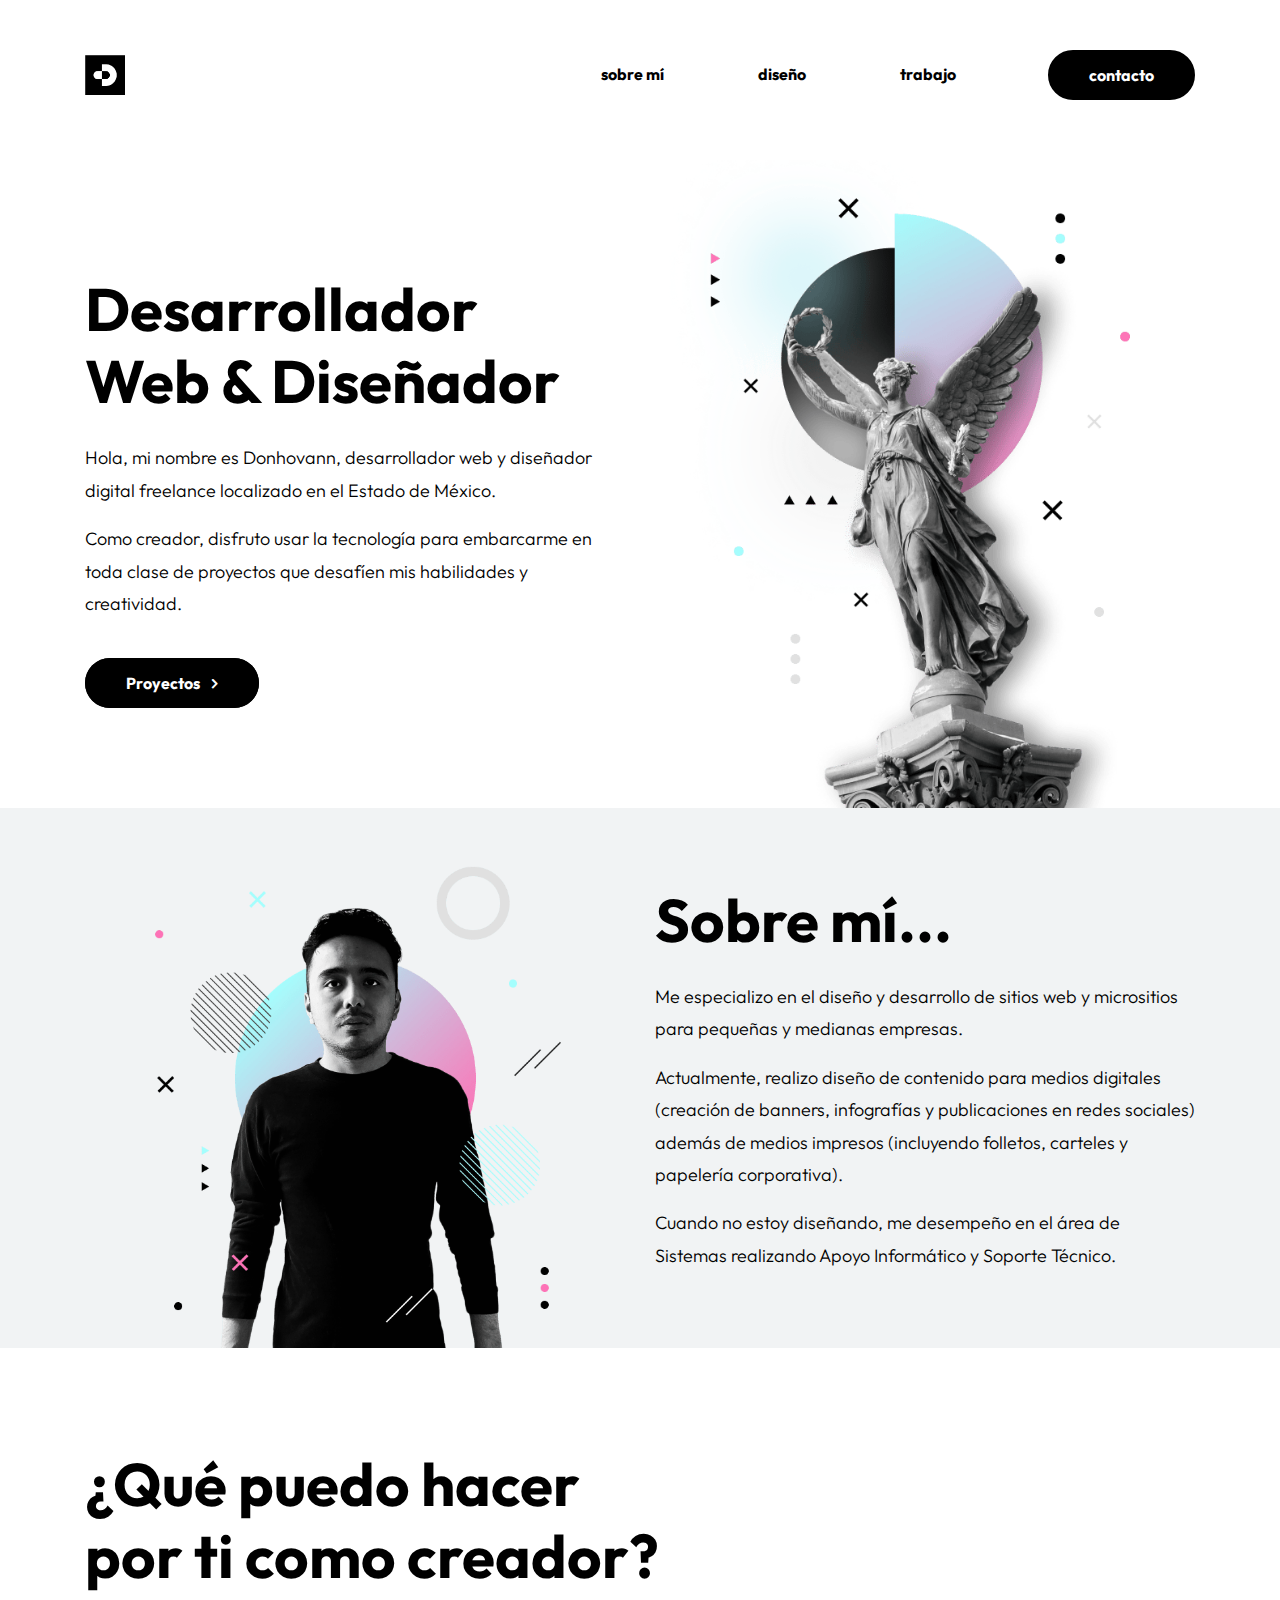
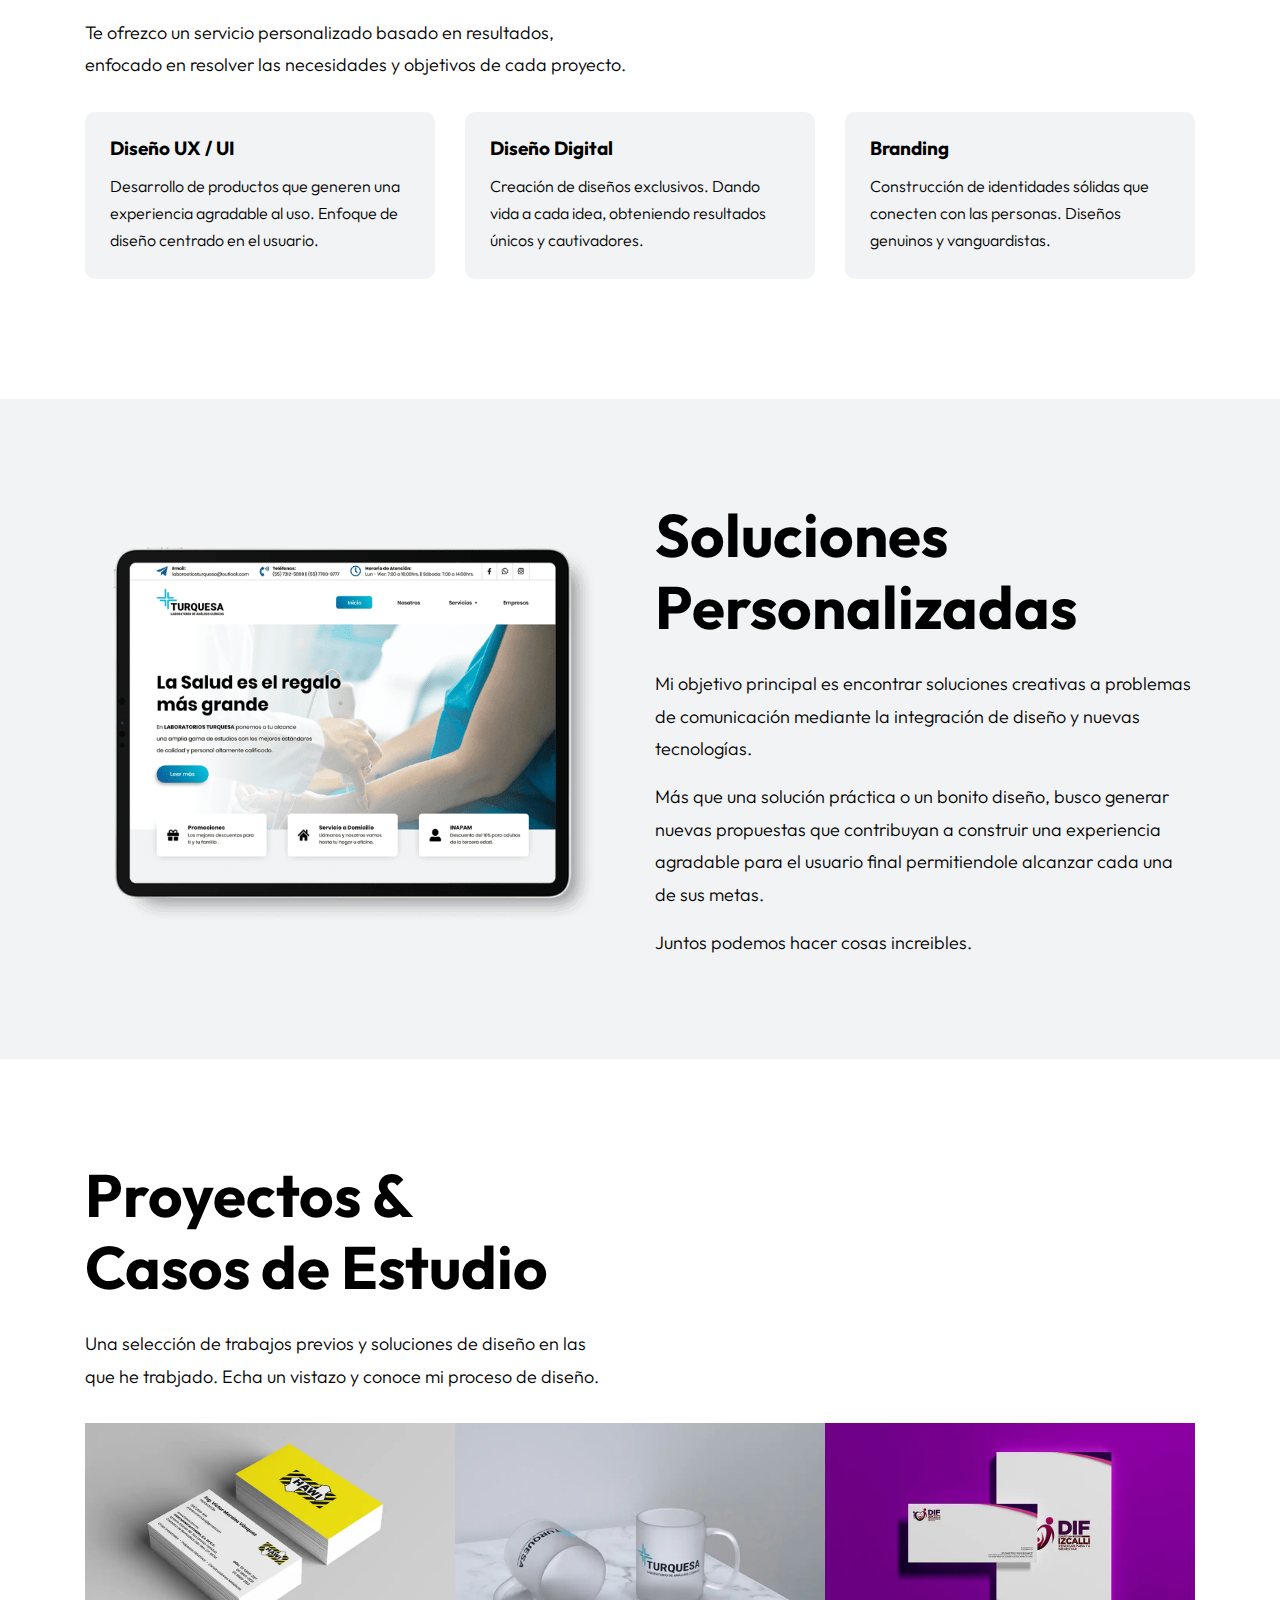
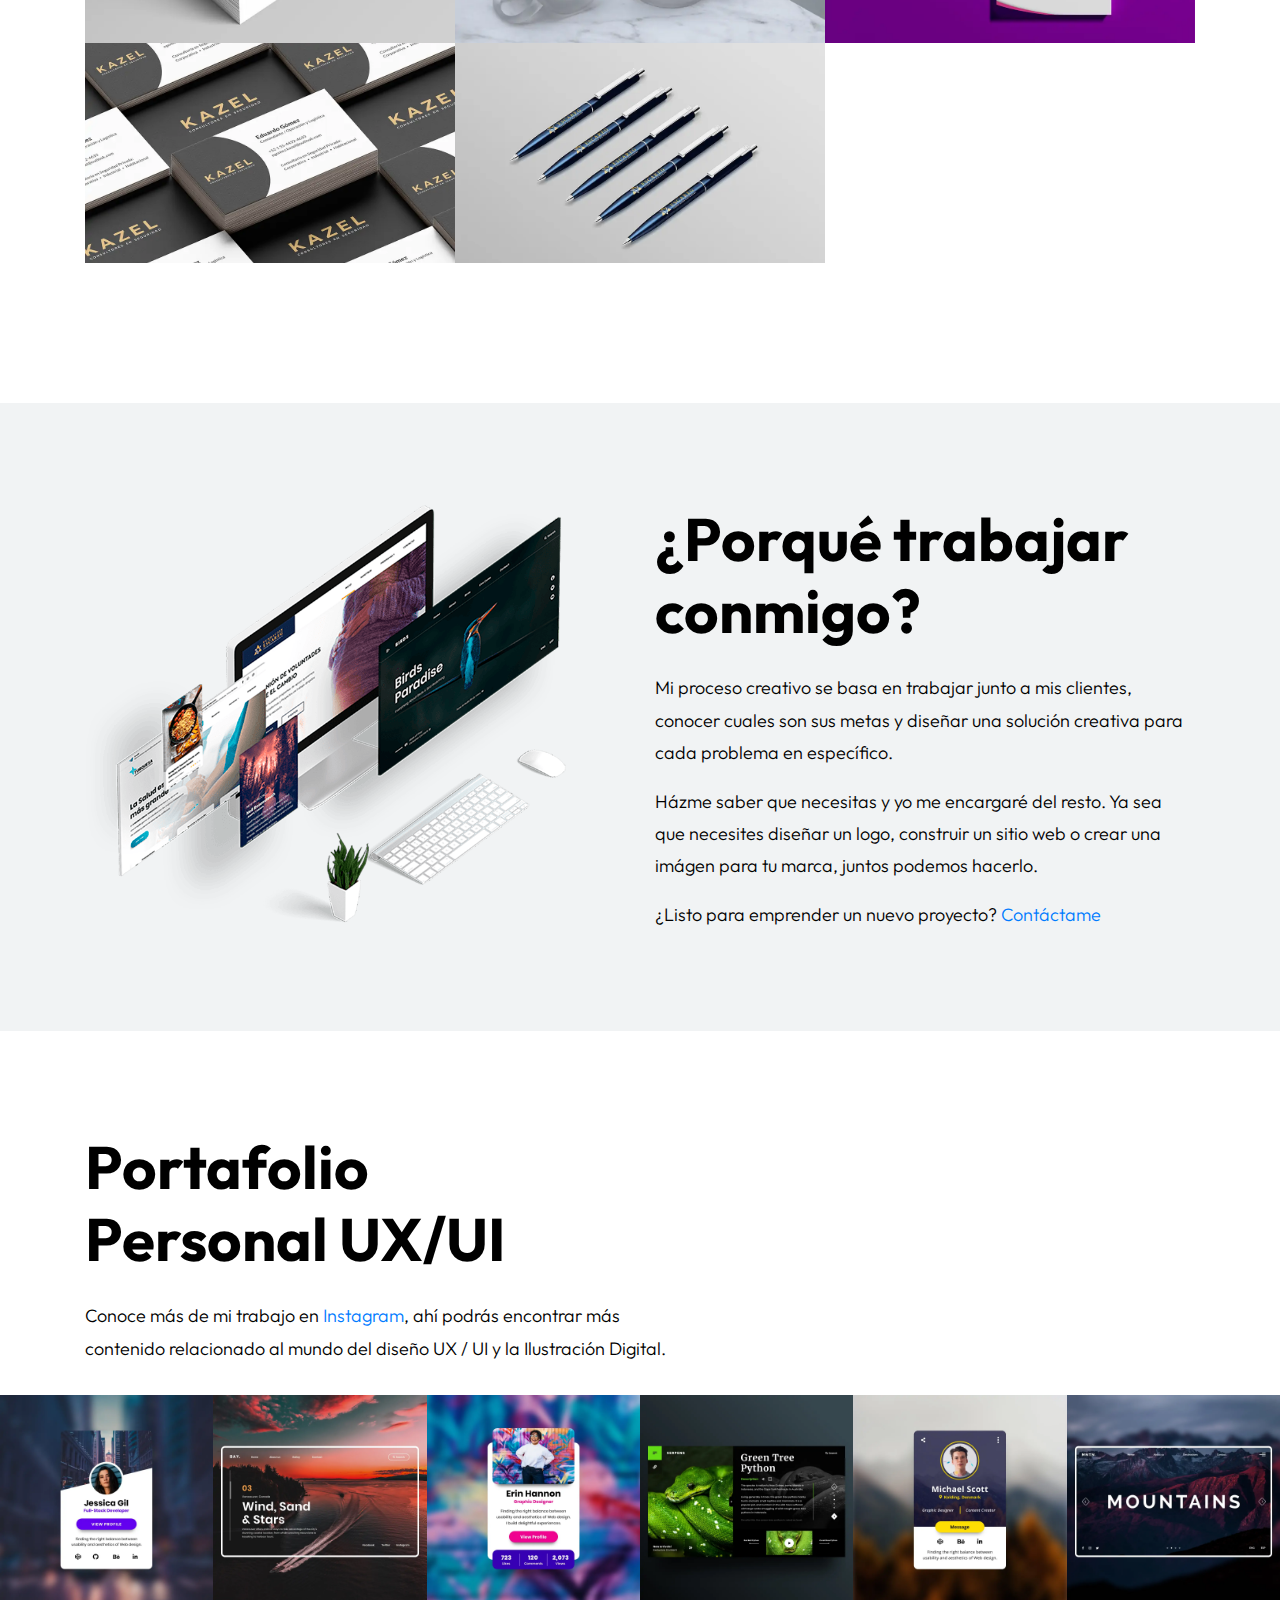
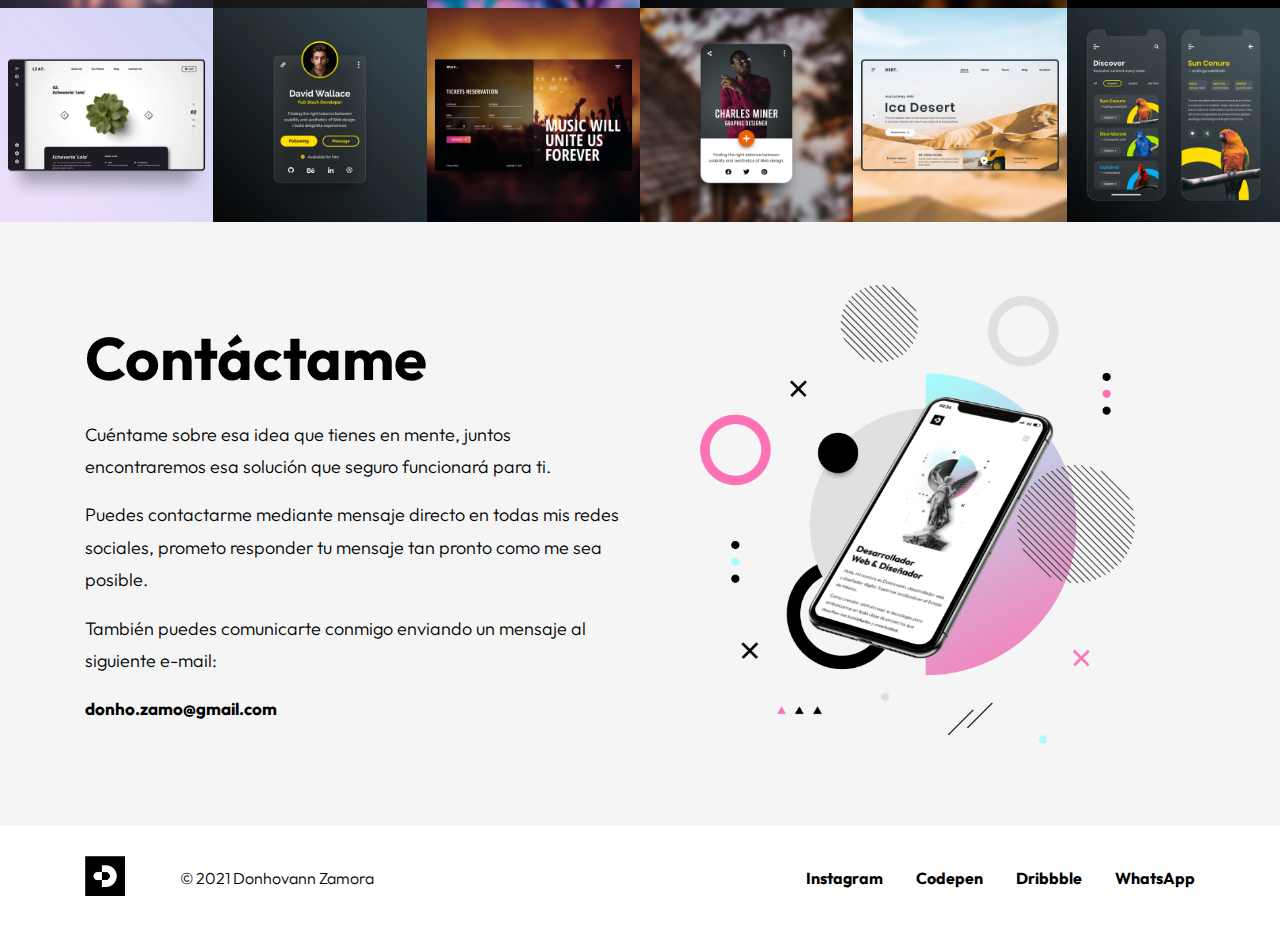
==== commit 5b5305b6: "Update index.html - Cellphone & Email" ====
--- a/index.html
+++ b/index.html
@@ -2,7 +2,7 @@
 <html lang="es">
 <head>
   <meta charset="UTF-8">
-  <meta http-equiv="X-UA-Compatible" content="IE=edge">
+  <meta http-equiv="X-UA-Compatible" content="IE=edge,chrome=1"/>
   <meta name="keywords" content="Desarrollo Web, Diseño Digital, Diseño Gráfico, Freelance, Web Design, México"/>
   <meta name="description" content="Donhovann Zamora, desarrollador web y diseñador digital freelance localizado en el Estado de México."/>
   <meta name="viewport" content="width=device-width, initial-scale=1.0, maximum-scale=1.0">
@@ -10,6 +10,14 @@
   <title>Donhovann - Desarrollador Web & Diseñador</title>
   <!--Shortcut Icon-->
   <link rel="shortcut icon" href="img/favicon.png" type="image/x-icon">
+	
+  <!--<link rel="shortcut icon" type="image/x-icon" href="/favicon.ico">-->
+  <link rel="icon" href="img/favicon.png" type="image/x-icon" sizes="any">
+  <link rel="icon" type="image/png" sizes="16x16" href="img/favicon-16x16.png">
+  <link rel="icon" type="image/png" sizes="32x32" href="img/favicon-32x32.png">
+  <link rel="icon" type="image/png" sizes="144x144" href="img/favicon-144x144.png">
+  <link rel="icon" type="image/png" sizes="192x192" href="img/favicon-192x192.png">	
+	
   <!--Modernizr JS -->
   <script src="js/modernizr-custom.js"></script>
   <!--Bootstrap CSS-->
@@ -328,7 +336,7 @@
           <p>Puedes contactarme mediante mensaje directo en todas mis redes sociales,
              prometo responder tu mensaje tan pronto como me sea posible.</p>
           <p>También puedes comunicarte conmigo enviando un mensaje al siguiente e-mail:</p>
-          <p class="envelope">donho.zamo@outlook.com</p>
+          <p class="envelope">donho.zamo@gmail.com</p>
         </div>  
         <div class="order-1 col-md-12 order-md-12 col-lg-6 block-image">
           <img src="img/square02.png" alt="" />
@@ -352,7 +360,7 @@
             <li id=""><a href="https://www.instagram.com/donho_zamo/" target="_blank">Instagram</a></li>
             <li id=""><a href="https://codepen.io/donho_zamo" target="_blank">Codepen</a></li>
             <li id=""><a href="https://dribbble.com/donho_zamo" target="_blank">Dribbble</a></li>
-            <li id=""><a href="https://api.whatsapp.com/send?phone=5215575532585">WhatsApp</a></li>
+            <li id=""><a href="https://api.whatsapp.com/send?phone=5215561691457">WhatsApp</a></li>
           </ul>
         </div>
       </div>
@@ -370,4 +378,4 @@
     document.getElementById("modal").style.display = "block"; }
   </script>
 </body>
-</html>+</html>
